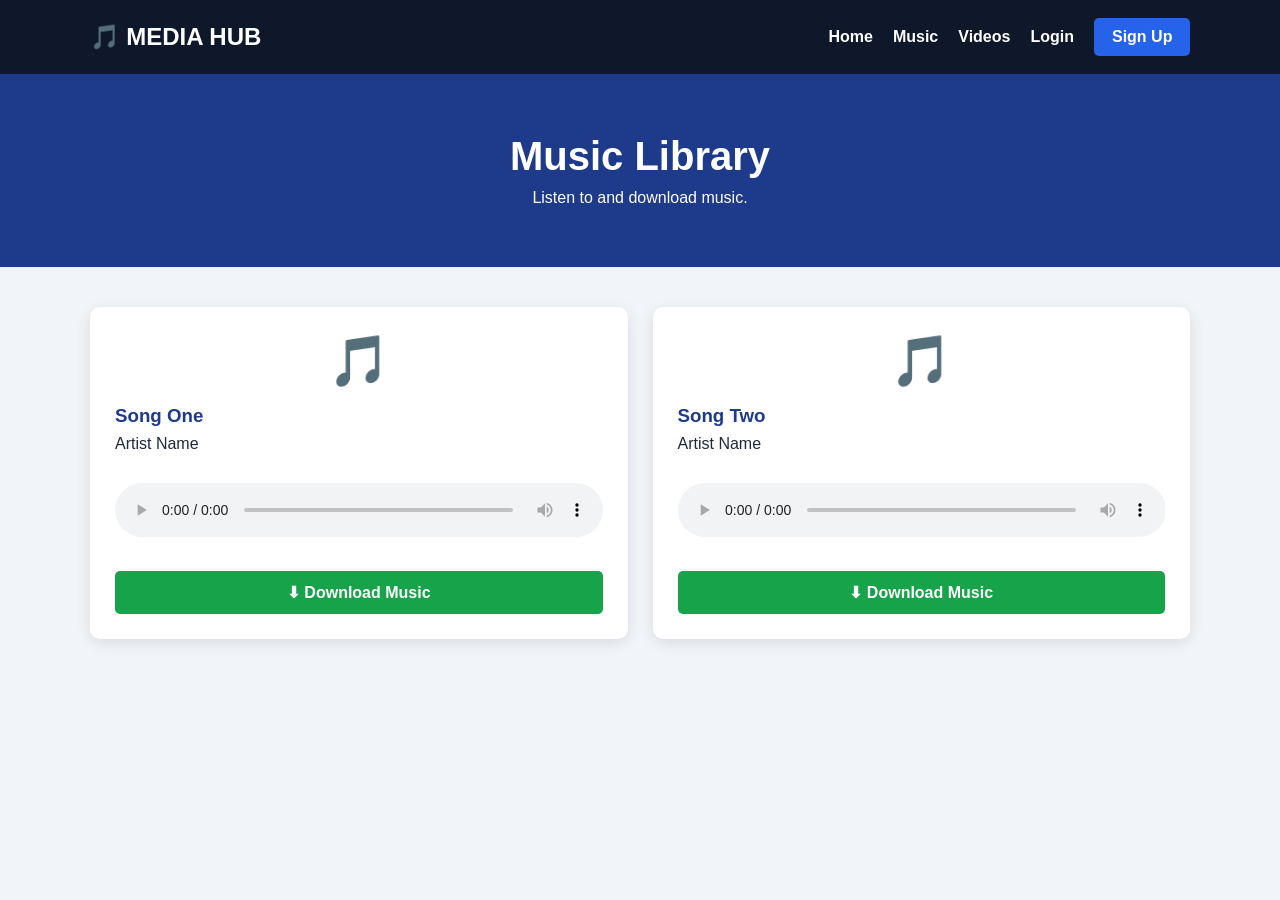
==== music.html @ 30af4063 "added ffiles via upload added files via the upload feature" ====
<!DOCTYPE html>
<html lang="en">

<head>
    <meta charset="UTF-8">
    <meta name="viewport"
          content="width=device-width, initial-scale=1.0">

    <title>Music - Media Hub</title>

    <link rel="stylesheet" href="style.css">
</head>

<body>

<header>

    <div class="logo">🎵 MEDIA HUB</div>

    <nav>
        <a href="index.html">Home</a>
        <a href="music.html">Music</a>
        <a href="videos.html">Videos</a>
        <a href="login.html">Login</a>
        <a href="signup.html" class="signup-btn">Sign Up</a>
    </nav>

</header>

<section class="page-title">

    <h1>Music Library</h1>

    <p>Listen to and download music.</p>

</section>

<section class="container">

    <div class="cards">

        <div class="card">

            <div class="icon">🎵</div>

            <h3>Song One</h3>

            <p>Artist Name</p>

            <!-- <audio controls>
                <source src="media/Mercy-Chinwo-Bo-Ekom.mp3"
                        type="audio/mpeg">
            </audio> -->
            <audio controls>
                <source src="media/BRO CORNELIUS BENJAMIN- WORTHY (4).mp3" type="audio/mpeg">
            </audio>

            <a href="media/04 Son of man.mp3"
               download
               class="download-btn">
                ⬇ Download Music
            </a>

        </div>


        <div class="card">

            <div class="icon">🎵</div>

            <h3>Song Two</h3>

            <p>Artist Name</p>

            <audio controls>
                <source src="media/Mr-M-Revelation-Anyi-Na-Atu-Gi-Egwu-5y.mp3"
                        type="audio/mpeg">
            </audio>

            <a href="media/Mr-M-Revelation-Anyi-Na-Atu-Gi-Egwu-5y.mp3"
               download
               class="download-btn">
                ⬇ Download Music
            </a>

        </div>

    </div>

</section>

</body>
</html>
---- style.css ----
* {
    margin: 0;
    padding: 0;
    box-sizing: border-box;
}

body {
    font-family: Arial, sans-serif;
    background: #f1f5f9;
    color: #1e293b;
}

/* HEADER */

header {
    background: #0f172a;
    color: white;

    display: flex;
    justify-content: space-between;
    align-items: center;

    padding: 18px 7%;
}

.logo {
    font-size: 24px;
    font-weight: bold;
}

nav {
    display: flex;
    gap: 20px;
    align-items: center;
}

nav a {
    color: white;
    text-decoration: none;
    font-weight: bold;
}

nav a:hover {
    color: #38bdf8;
}

.signup-btn {
    background: #2563eb;
    padding: 10px 18px;
    border-radius: 5px;
}


/* HERO */

.hero {
    min-height: 500px;

    display: flex;
    justify-content: center;
    align-items: center;

    text-align: center;

    background:
        linear-gradient(
            rgba(15, 23, 42, .85),
            rgba(15, 23, 42, .85)
        ),
        url("images/background.jpg");

    background-size: cover;
    background-position: center;

    color: white;
}

.hero-content h1 {
    font-size: 50px;
    margin-bottom: 20px;
}

.hero-content p {
    font-size: 20px;
    margin-bottom: 30px;
}

.hero-btn {
    display: inline-block;

    background: #2563eb;
    color: white;

    text-decoration: none;

    padding: 13px 25px;
    margin: 5px;

    border-radius: 5px;
}

.hero-btn:hover {
    background: #1d4ed8;
}


/* PAGE TITLE */

.page-title {
    background: #1e3a8a;
    color: white;

    text-align: center;

    padding: 60px 20px;
}

.page-title h1 {
    font-size: 40px;
    margin-bottom: 10px;
}


/* CONTAINER */

.container {
    width: 90%;
    max-width: 1100px;

    margin: 40px auto;
}

.container h2 {
    text-align: center;
    margin-bottom: 30px;
}


/* CARDS */

.cards {
    display: grid;

    grid-template-columns:
        repeat(auto-fit, minmax(280px, 1fr));

    gap: 25px;
}

.card {
    background: white;

    padding: 25px;

    border-radius: 10px;

    box-shadow:
        0 4px 15px rgba(0,0,0,.1);
}

.card:hover {
    transform: translateY(-5px);
    transition: .3s;
}

.card h3 {
    color: #1e3a8a;
    margin: 15px 0 8px;
}

.card p {
    margin-bottom: 15px;
}

.icon {
    font-size: 50px;
    text-align: center;
}


/* AUDIO */

audio {
    width: 100%;
    margin: 15px 0;
}


/* VIDEO */

video {
    width: 100%;
    border-radius: 8px;
}


/* DOWNLOAD */

.download-btn {
    display: block;

    background: #16a34a;

    color: white;

    text-align: center;

    padding: 12px;

    border-radius: 5px;

    text-decoration: none;

    margin-top: 15px;

    font-weight: bold;
}

.download-btn:hover {
    background: #15803d;
}


/* LOGIN & SIGNUP */

.auth-container {
    min-height: 100vh;

    display: flex;

    justify-content: center;
    align-items: center;

    background:
        linear-gradient(
            135deg,
            #1e3a8a,
            #0f172a
        );
}

.auth-box {
    width: 90%;
    max-width: 420px;

    background: white;

    padding: 35px;

    border-radius: 12px;

    box-shadow:
        0 10px 30px rgba(0,0,0,.3);

    text-align: center;
}

.auth-box h1 {
    color: #1e3a8a;
    margin-bottom: 10px;
}

.auth-box p {
    margin-bottom: 20px;
}

.auth-box form {
    text-align: left;
}

.auth-box label {
    display: block;
    margin-top: 15px;
    margin-bottom: 5px;
    font-weight: bold;
}

.auth-box input {
    width: 100%;

    padding: 12px;

    border: 1px solid #cbd5e1;

    border-radius: 5px;

    font-size: 15px;
}

.auth-box button {
    width: 100%;

    margin-top: 25px;

    padding: 13px;

    border: none;

    border-radius: 5px;

    background: #2563eb;

    color: white;

    font-size: 16px;

    cursor: pointer;
}

.auth-box button:hover {
    background: #1d4ed8;
}

.auth-box a {
    color: #2563eb;
    text-decoration: none;
    font-weight: bold;
}


/* FOOTER */

footer {
    background: #0f172a;
    color: white;

    text-align: center;

    padding: 25px;

    margin-top: 40px;
}


/* MOBILE */

@media (max-width: 700px) {

    header {
        flex-direction: column;
        gap: 20px;
    }

    nav {
        flex-wrap: wrap;
        justify-content: center;
    }

    .hero-content h1 {
        font-size: 35px;
    }

}
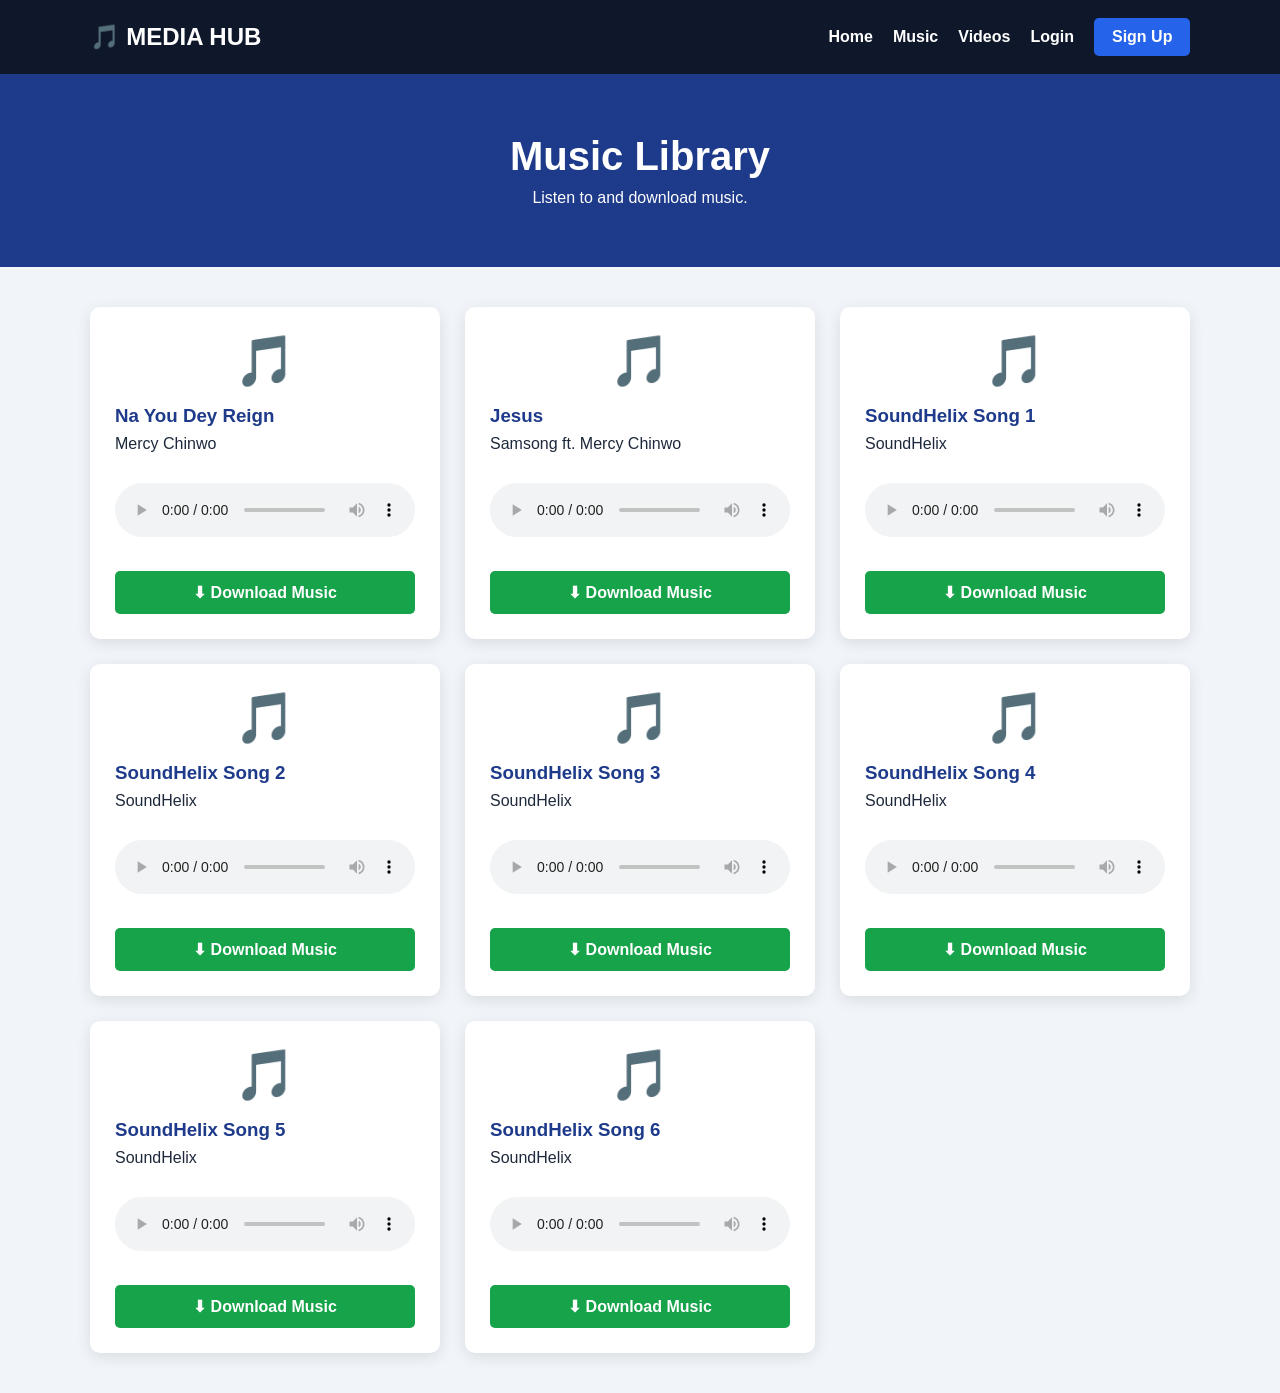
==== commit e258fb40: "Update music.html with additional songs and links" ====
--- a/music.html
+++ b/music.html
@@ -1,93 +1,221 @@
-<!DOCTYPE html>
-<html lang="en">
-
-<head>
-    <meta charset="UTF-8">
-    <meta name="viewport"
-          content="width=device-width, initial-scale=1.0">
-
-    <title>Music - Media Hub</title>
-
-    <link rel="stylesheet" href="style.css">
-</head>
-
-<body>
-
-<header>
-
-    <div class="logo">🎵 MEDIA HUB</div>
-
-    <nav>
-        <a href="index.html">Home</a>
-        <a href="music.html">Music</a>
-        <a href="videos.html">Videos</a>
-        <a href="login.html">Login</a>
-        <a href="signup.html" class="signup-btn">Sign Up</a>
-    </nav>
-
-</header>
-
-<section class="page-title">
-
-    <h1>Music Library</h1>
-
-    <p>Listen to and download music.</p>
-
-</section>
-
-<section class="container">
-
-    <div class="cards">
-
-        <div class="card">
-
-            <div class="icon">🎵</div>
-
-            <h3>Song One</h3>
-
-            <p>Artist Name</p>
-
-            <!-- <audio controls>
-                <source src="media/Mercy-Chinwo-Bo-Ekom.mp3"
-                        type="audio/mpeg">
-            </audio> -->
-            <audio controls>
-                <source src="media/BRO CORNELIUS BENJAMIN- WORTHY (4).mp3" type="audio/mpeg">
-            </audio>
-
-            <a href="media/04 Son of man.mp3"
-               download
-               class="download-btn">
-                ⬇ Download Music
-            </a>
-
-        </div>
-
-
-        <div class="card">
-
-            <div class="icon">🎵</div>
-
-            <h3>Song Two</h3>
-
-            <p>Artist Name</p>
-
-            <audio controls>
-                <source src="media/Mr-M-Revelation-Anyi-Na-Atu-Gi-Egwu-5y.mp3"
-                        type="audio/mpeg">
-            </audio>
-
-            <a href="media/Mr-M-Revelation-Anyi-Na-Atu-Gi-Egwu-5y.mp3"
-               download
-               class="download-btn">
-                ⬇ Download Music
-            </a>
-
-        </div>
-
-    </div>
-
-</section>
-
-</body>
-</html>+<!DOCTYPE html><html lang="en"><head><meta charset="UTF-8">
+
+<meta name="viewport"
+      content="width=device-width, initial-scale=1.0">
+
+<title>Music - Media Hub</title>
+
+<link rel="stylesheet" href="style.css">
+
+</head><body><header><div class="logo">🎵 MEDIA HUB</div>
+
+<nav>
+    <a href="index.html">Home</a>
+    <a href="music.html">Music</a>
+    <a href="videos.html">Videos</a>
+    <a href="login.html">Login</a>
+    <a href="signup.html" class="signup-btn">Sign Up</a>
+</nav>
+
+</header><section class="page-title"><h1>Music Library</h1>
+
+<p>Listen to and download music.</p>
+
+</section><section class="container"><div class="cards">
+
+
+    <!-- MUSIC 1 -->
+    <div class="card">
+
+        <div class="icon">🎵</div>
+
+        <h3>Na You Dey Reign</h3>
+
+        <p>Mercy Chinwo</p>
+
+        <audio controls>
+            <source
+                src="https://files.cvaultx.com/wp-content/uploads/music/2020/06/Mercy_Chinwo_-_Na_You_Dey_Reign_CeeNaija.com_.mp3"
+                type="audio/mpeg">
+        </audio>
+
+        <a href="https://files.cvaultx.com/wp-content/uploads/music/2020/06/Mercy_Chinwo_-_Na_You_Dey_Reign_CeeNaija.com_.mp3"
+           download
+           class="download-btn">
+            ⬇ Download Music
+        </a>
+
+    </div>
+
+
+    <!-- MUSIC 2 -->
+    <div class="card">
+
+        <div class="icon">🎵</div>
+
+        <h3>Jesus</h3>
+
+        <p>Samsong ft. Mercy Chinwo</p>
+
+        <audio controls>
+            <source
+                src="https://files.cvaultx.com/wp-content/uploads/music/2020/09/Samsong_-_JESUS_Ft_Mercy_Chinwo_CeeNaija.com_.mp3"
+                type="audio/mpeg">
+        </audio>
+
+        <a href="https://files.cvaultx.com/wp-content/uploads/music/2020/09/Samsong_-_JESUS_Ft_Mercy_Chinwo_CeeNaija.com_.mp3"
+           download
+           class="download-btn">
+            ⬇ Download Music
+        </a>
+
+    </div>
+
+
+    <!-- MUSIC 3 -->
+    <div class="card">
+
+        <div class="icon">🎵</div>
+
+        <h3>SoundHelix Song 1</h3>
+
+        <p>SoundHelix</p>
+
+        <audio controls>
+            <source
+                src="https://www.soundhelix.com/examples/mp3/SoundHelix-Song-1.mp3"
+                type="audio/mpeg">
+        </audio>
+
+        <a href="https://www.soundhelix.com/examples/mp3/SoundHelix-Song-1.mp3"
+           download
+           class="download-btn">
+            ⬇ Download Music
+        </a>
+
+    </div>
+
+
+    <!-- MUSIC 4 -->
+    <div class="card">
+
+        <div class="icon">🎵</div>
+
+        <h3>SoundHelix Song 2</h3>
+
+        <p>SoundHelix</p>
+
+        <audio controls>
+            <source
+                src="https://www.soundhelix.com/examples/mp3/SoundHelix-Song-2.mp3"
+                type="audio/mpeg">
+        </audio>
+
+        <a href="https://www.soundhelix.com/examples/mp3/SoundHelix-Song-2.mp3"
+           download
+           class="download-btn">
+            ⬇ Download Music
+        </a>
+
+    </div>
+
+
+    <!-- MUSIC 5 -->
+    <div class="card">
+
+        <div class="icon">🎵</div>
+
+        <h3>SoundHelix Song 3</h3>
+
+        <p>SoundHelix</p>
+
+        <audio controls>
+            <source
+                src="https://www.soundhelix.com/examples/mp3/SoundHelix-Song-3.mp3"
+                type="audio/mpeg">
+        </audio>
+
+        <a href="https://www.soundhelix.com/examples/mp3/SoundHelix-Song-3.mp3"
+           download
+           class="download-btn">
+            ⬇ Download Music
+        </a>
+
+    </div>
+
+
+    <!-- MUSIC 6 -->
+    <div class="card">
+
+        <div class="icon">🎵</div>
+
+        <h3>SoundHelix Song 4</h3>
+
+        <p>SoundHelix</p>
+
+        <audio controls>
+            <source
+                src="https://www.soundhelix.com/examples/mp3/SoundHelix-Song-4.mp3"
+                type="audio/mpeg">
+        </audio>
+
+        <a href="https://www.soundhelix.com/examples/mp3/SoundHelix-Song-4.mp3"
+           download
+           class="download-btn">
+            ⬇ Download Music
+        </a>
+
+    </div>
+
+
+    <!-- MUSIC 7 -->
+    <div class="card">
+
+        <div class="icon">🎵</div>
+
+        <h3>SoundHelix Song 5</h3>
+
+        <p>SoundHelix</p>
+
+        <audio controls>
+            <source
+                src="https://www.soundhelix.com/examples/mp3/SoundHelix-Song-5.mp3"
+                type="audio/mpeg">
+        </audio>
+
+        <a href="https://www.soundhelix.com/examples/mp3/SoundHelix-Song-5.mp3"
+           download
+           class="download-btn">
+            ⬇ Download Music
+        </a>
+
+    </div>
+
+
+    <!-- MUSIC 8 -->
+    <div class="card">
+
+        <div class="icon">🎵</div>
+
+        <h3>SoundHelix Song 6</h3>
+
+        <p>SoundHelix</p>
+
+        <audio controls>
+            <source
+                src="https://www.soundhelix.com/examples/mp3/SoundHelix-Song-6.mp3"
+                type="audio/mpeg">
+        </audio>
+
+        <a href="https://www.soundhelix.com/examples/mp3/SoundHelix-Song-6.mp3"
+           download
+           class="download-btn">
+            ⬇ Download Music
+        </a>
+
+    </div>
+
+
+</div>
+
+</section></body></html>
